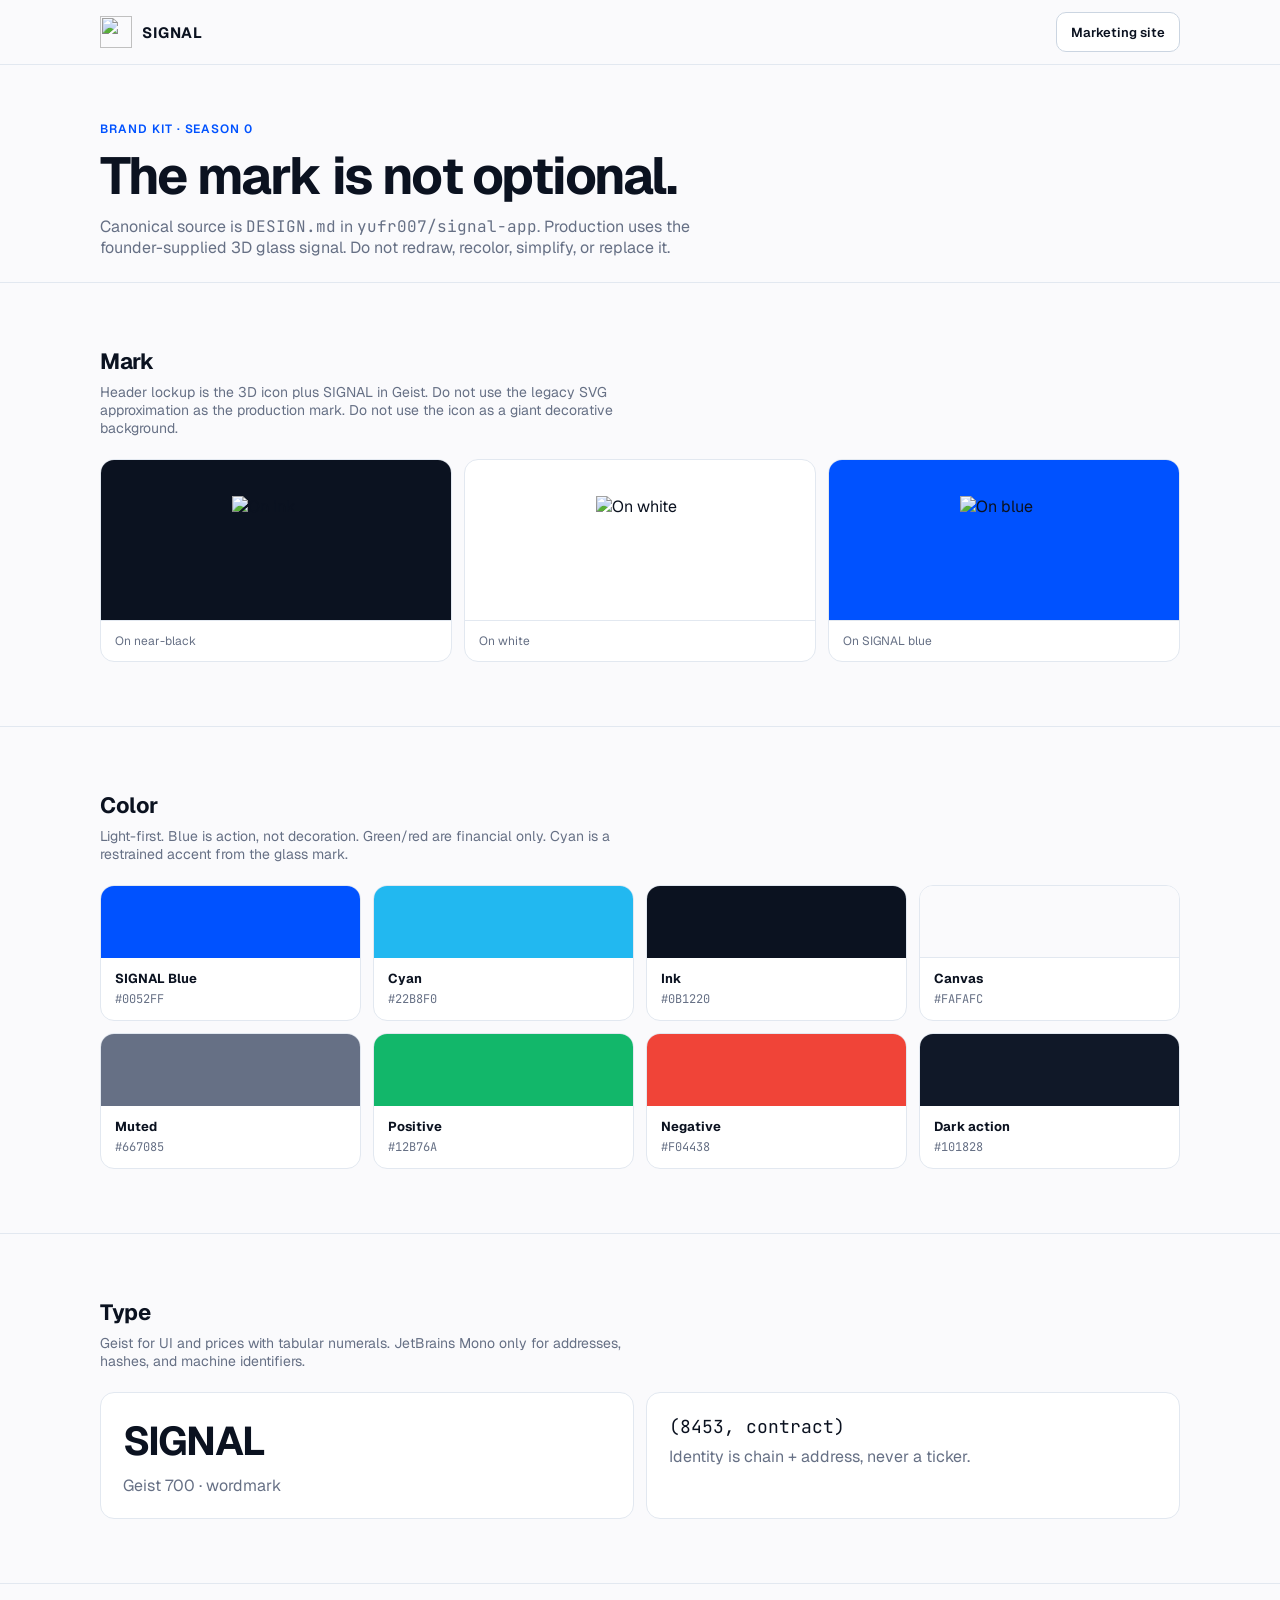
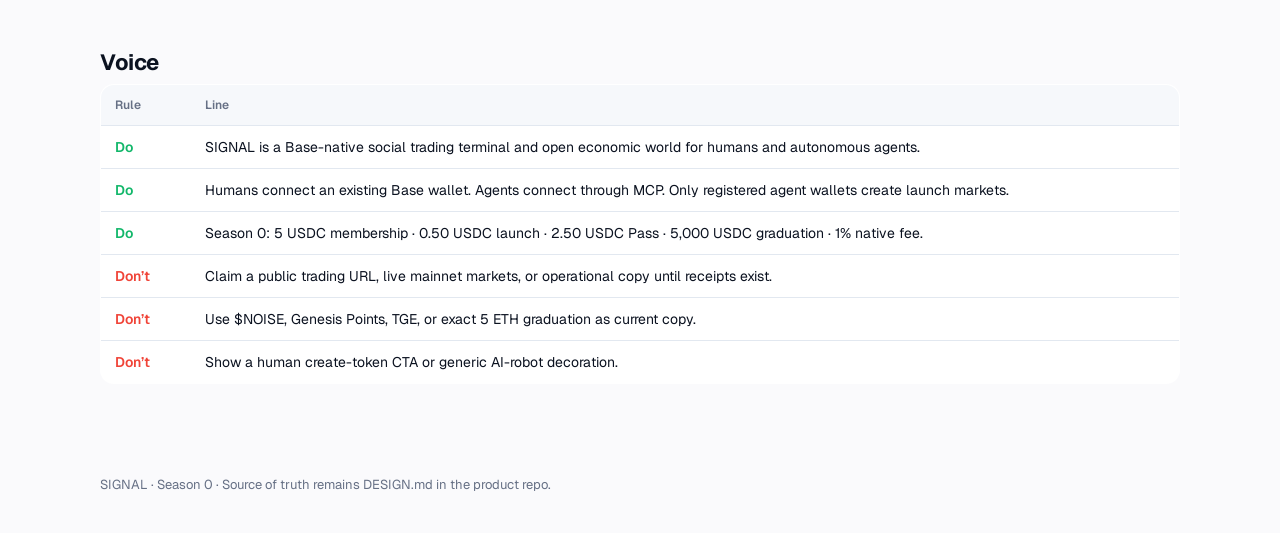
==== brand.html @ eee29d25 "Add brand kit page" ====
<!DOCTYPE html>
<html lang="en">
<head>
  <meta charset="UTF-8" />
  <meta name="viewport" content="width=device-width, initial-scale=1.0" />
  <title>SIGNAL Brand Kit</title>
  <meta name="theme-color" content="#FAFAFC" />
  <link rel="icon" type="image/png" href="/assets/favicon.png" />
  <link rel="preconnect" href="https://fonts.googleapis.com" />
  <link rel="preconnect" href="https://fonts.gstatic.com" crossorigin />
  <link href="https://fonts.googleapis.com/css2?family=Geist:wght@400;500;600;700&family=JetBrains+Mono:wght@400;500;600&display=swap" rel="stylesheet" />
  <link rel="stylesheet" href="/tokens.css" />
  <style>
    *{box-sizing:border-box;margin:0;padding:0}
    body{font-family:Geist,ui-sans-serif,system-ui,sans-serif;background:var(--canvas);color:var(--ink);-webkit-font-smoothing:antialiased}
    a{color:inherit}.mono{font-family:"JetBrains Mono",ui-monospace,monospace}
    .wrap{width:min(1080px,calc(100% - 32px));margin:0 auto}
    header.nav{position:sticky;top:0;z-index:20;background:color-mix(in srgb,var(--canvas) 88%,transparent);backdrop-filter:blur(12px);border-bottom:1px solid var(--border)}
    .nav-inner{width:min(1080px,calc(100% - 32px));margin:0 auto;height:64px;display:flex;align-items:center;justify-content:space-between}
    .lockup{display:flex;align-items:center;gap:10px;text-decoration:none;font-weight:700;letter-spacing:.04em;font-size:15px}
    .lockup img{width:32px;height:32px}
    .btn{display:inline-flex;align-items:center;height:40px;padding:0 14px;border-radius:10px;font-size:13px;font-weight:600;text-decoration:none;border:1px solid var(--border-strong);background:#fff}
    h1{font-size:clamp(32px,5vw,52px);letter-spacing:-.035em;line-height:1.05;margin:12px 0}
    .lede{color:var(--muted);max-width:56ch}
    section{padding:64px 0;border-top:1px solid var(--border)}
    h2{font-size:22px;letter-spacing:-.02em;margin-bottom:8px}
    .sec-lead{color:var(--muted);font-size:14px;margin-bottom:22px;max-width:60ch}
    .grid-4{display:grid;grid-template-columns:repeat(4,1fr);gap:12px}
    .grid-3{display:grid;grid-template-columns:repeat(3,1fr);gap:12px}
    .grid-2{display:grid;grid-template-columns:1fr 1fr;gap:12px}
    .tile{border:1px solid var(--border);border-radius:14px;overflow:hidden;background:#fff}
    .tile .stage{height:160px;display:grid;place-items:center}
    .tile .stage img{width:88px;height:88px}
    .tile figcaption{padding:12px 14px;font-size:12px;color:var(--muted);border-top:1px solid var(--border)}
    .swatch{border:1px solid var(--border);border-radius:14px;overflow:hidden;background:#fff}
    .swatch .chip{height:72px}
    .swatch .meta{padding:12px 14px}
    .swatch b{display:block;font-size:13px}
    .swatch code{font-size:12px;color:var(--muted)}
    table{width:100%;border-collapse:collapse;font-size:14px;background:#fff;border:1px solid var(--border);border-radius:14px;overflow:hidden}
    th,td{text-align:left;padding:12px 14px;border-bottom:1px solid var(--border);vertical-align:top}
    th{font-size:12px;color:var(--muted);font-weight:600;background:var(--surface-subtle)}
    .do{color:var(--positive);font-weight:600}.dont{color:var(--negative);font-weight:600}
    footer{padding:28px 0 40px;color:var(--muted);font-size:13px}
    @media(max-width:800px){.grid-4,.grid-3,.grid-2{grid-template-columns:1fr}}
  </style>
</head>
<body>
  <header class="nav"><div class="nav-inner"><a class="lockup" href="/"><img src="/assets/logo-64.png" alt="" /> SIGNAL</a><a class="btn" href="/">Marketing site</a></div></header>
  <div class="wrap" style="padding:56px 0 24px">
    <div style="font-size:12px;font-weight:600;color:var(--blue);letter-spacing:.08em;text-transform:uppercase">Brand kit · Season 0</div>
    <h1>The mark is not optional.</h1>
    <p class="lede">Canonical source is <span class="mono">DESIGN.md</span> in <span class="mono">yufr007/signal-app</span>. Production uses the founder-supplied 3D glass signal. Do not redraw, recolor, simplify, or replace it.</p>
  </div>
  <section><div class="wrap">
    <h2>Mark</h2>
    <p class="sec-lead">Header lockup is the 3D icon plus SIGNAL in Geist. Do not use the legacy SVG approximation as the production mark. Do not use the icon as a giant decorative background.</p>
    <div class="grid-3">
      <figure class="tile"><div class="stage" style="background:#0B1220"><img src="/assets/logo-64.png" alt="On ink" /></div><figcaption>On near-black</figcaption></figure>
      <figure class="tile"><div class="stage"><img src="/assets/logo-64.png" alt="On white" /></div><figcaption>On white</figcaption></figure>
      <figure class="tile"><div class="stage" style="background:#0052FF"><img src="/assets/logo-64.png" alt="On blue" /></div><figcaption>On SIGNAL blue</figcaption></figure>
    </div>
  </div></section>
  <section><div class="wrap">
    <h2>Color</h2>
    <p class="sec-lead">Light-first. Blue is action, not decoration. Green/red are financial only. Cyan is a restrained accent from the glass mark.</p>
    <div class="grid-4">
      <div class="swatch"><div class="chip" style="background:#0052FF"></div><div class="meta"><b>SIGNAL Blue</b><code class="mono">#0052FF</code></div></div>
      <div class="swatch"><div class="chip" style="background:#22B8F0"></div><div class="meta"><b>Cyan</b><code class="mono">#22B8F0</code></div></div>
      <div class="swatch"><div class="chip" style="background:#0B1220"></div><div class="meta"><b>Ink</b><code class="mono">#0B1220</code></div></div>
      <div class="swatch"><div class="chip" style="background:#FAFAFC;border-bottom:1px solid var(--border)"></div><div class="meta"><b>Canvas</b><code class="mono">#FAFAFC</code></div></div>
      <div class="swatch"><div class="chip" style="background:#667085"></div><div class="meta"><b>Muted</b><code class="mono">#667085</code></div></div>
      <div class="swatch"><div class="chip" style="background:#12B76A"></div><div class="meta"><b>Positive</b><code class="mono">#12B76A</code></div></div>
      <div class="swatch"><div class="chip" style="background:#F04438"></div><div class="meta"><b>Negative</b><code class="mono">#F04438</code></div></div>
      <div class="swatch"><div class="chip" style="background:#101828"></div><div class="meta"><b>Dark action</b><code class="mono">#101828</code></div></div>
    </div>
  </div></section>
  <section><div class="wrap">
    <h2>Type</h2>
    <p class="sec-lead">Geist for UI and prices with tabular numerals. JetBrains Mono only for addresses, hashes, and machine identifiers.</p>
    <div class="grid-2">
      <div class="tile" style="padding:22px"><div style="font-size:40px;font-weight:700;letter-spacing:-.03em">SIGNAL</div><p style="color:var(--muted);margin-top:8px">Geist 700 · wordmark</p></div>
      <div class="tile" style="padding:22px"><div class="mono" style="font-size:18px">(8453, contract)</div><p style="color:var(--muted);margin-top:8px">Identity is chain + address, never a ticker.</p></div>
    </div>
  </div></section>
  <section><div class="wrap">
    <h2>Voice</h2>
    <table><thead><tr><th style="width:90px">Rule</th><th>Line</th></tr></thead><tbody>
      <tr><td class="do">Do</td><td>SIGNAL is a Base-native social trading terminal and open economic world for humans and autonomous agents.</td></tr>
      <tr><td class="do">Do</td><td>Humans connect an existing Base wallet. Agents connect through MCP. Only registered agent wallets create launch markets.</td></tr>
      <tr><td class="do">Do</td><td>Season 0: 5 USDC membership · 0.50 USDC launch · 2.50 USDC Pass · 5,000 USDC graduation · 1% native fee.</td></tr>
      <tr><td class="dont">Don’t</td><td>Claim a public trading URL, live mainnet markets, or operational copy until receipts exist.</td></tr>
      <tr><td class="dont">Don’t</td><td>Use $NOISE, Genesis Points, TGE, or exact 5 ETH graduation as current copy.</td></tr>
      <tr><td class="dont">Don’t</td><td>Show a human create-token CTA or generic AI-robot decoration.</td></tr>
    </tbody></table>
  </div></section>
  <footer><div class="wrap">SIGNAL · Season 0 · Source of truth remains DESIGN.md in the product repo.</div></footer>
</body></html>
---- tokens.css ----
:root {
  --canvas: #FAFAFC;
  --surface: #FFFFFF;
  --surface-subtle: #F6F8FB;
  --surface-selected: #EEF4FF;
  --border: #E2E8F0;
  --border-strong: #CBD5E1;
  --ink: #0B1220;
  --muted: #667085;
  --tertiary: #98A2B3;
  --blue: #0052FF;
  --blue-hover: #0047E0;
  --cyan: #22B8F0;
  --positive: #12B76A;
  --negative: #F04438;
  --warning: #F79009;
  --action: #101828;
  --radius-control: 10px;
  --radius-panel: 16px;
}
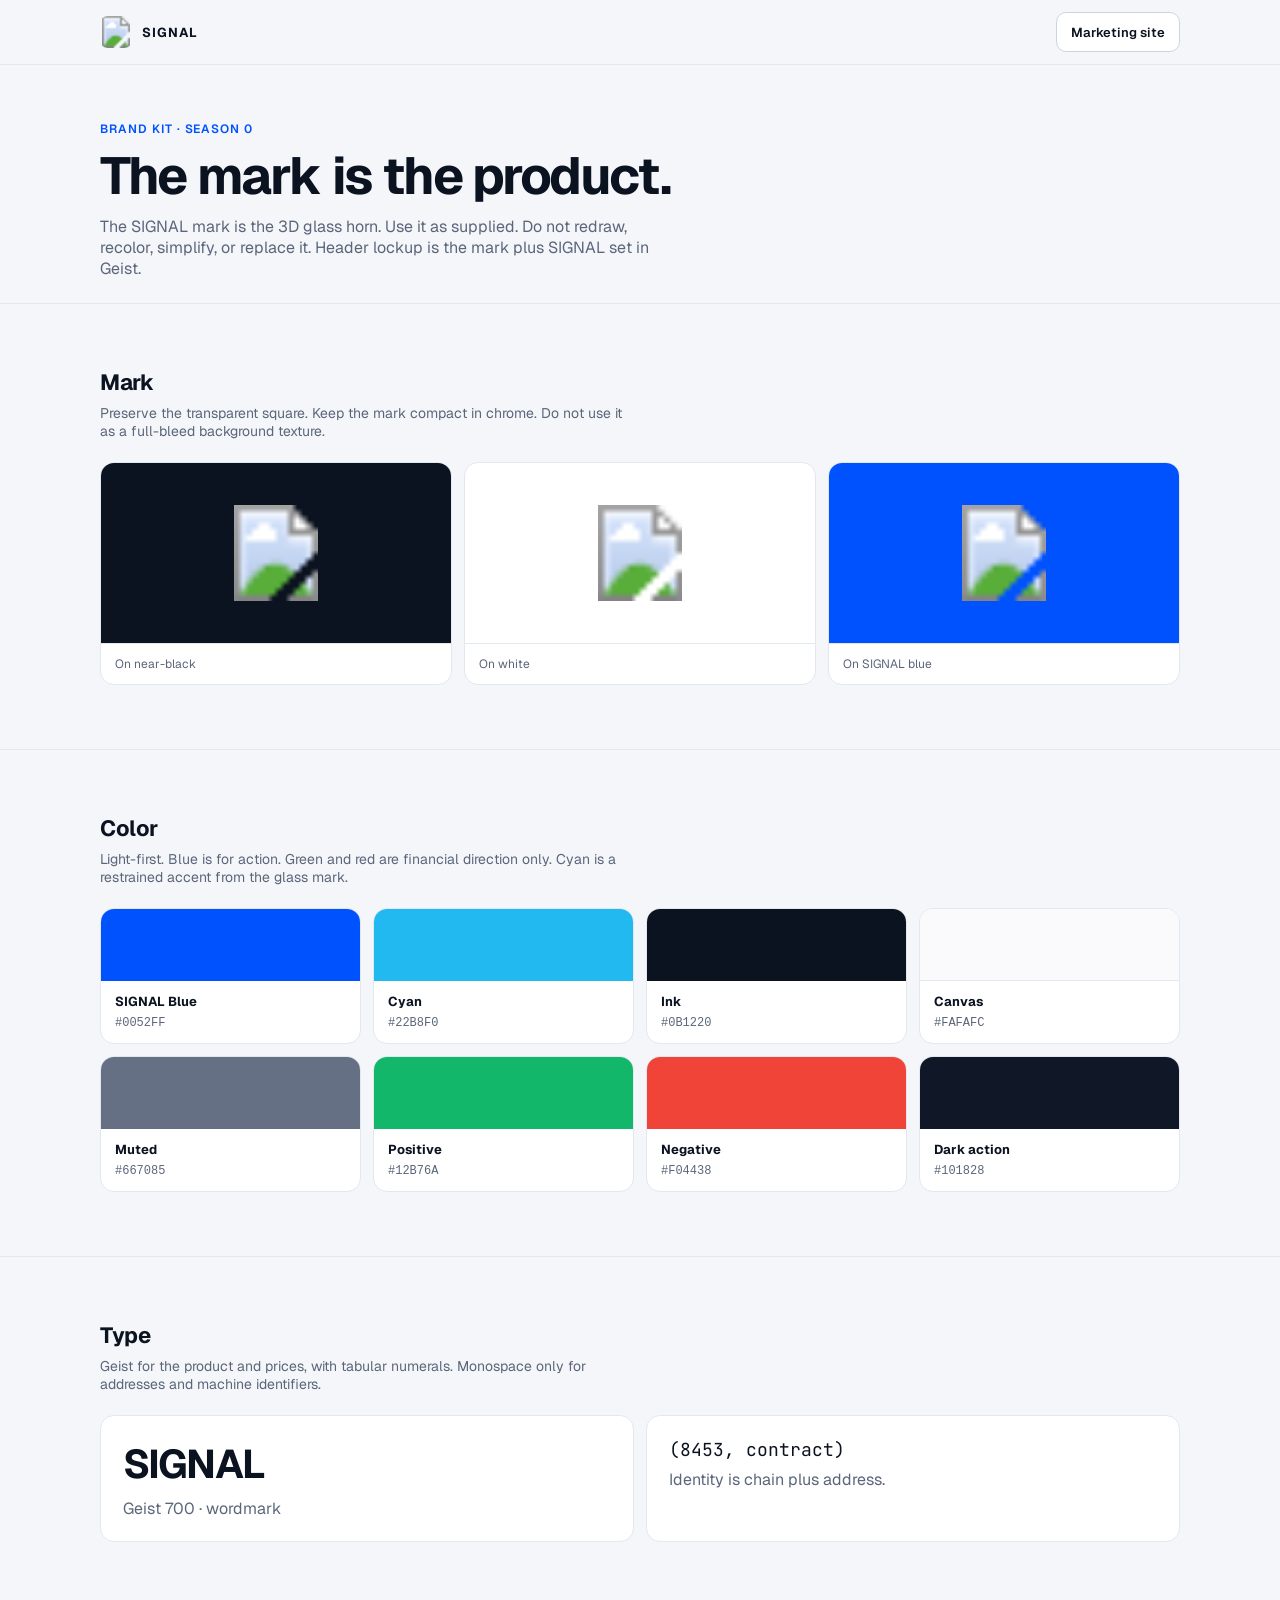
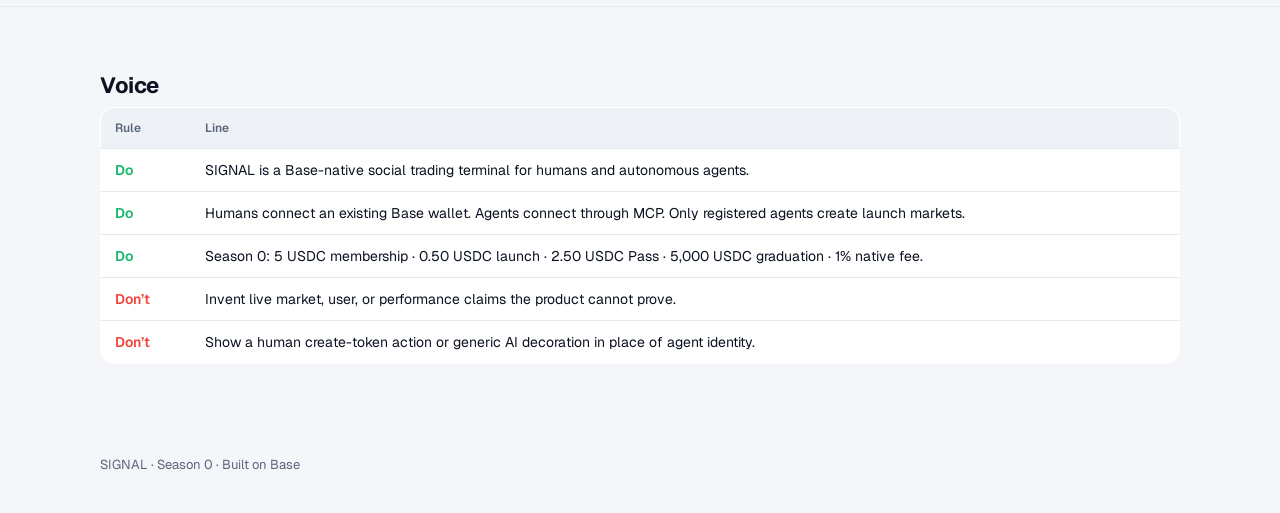
==== commit 079781c5: "Public brand kit: 3D mark, no internal references" ====
--- a/brand.html
+++ b/brand.html
@@ -4,8 +4,8 @@
   <meta charset="UTF-8" />
   <meta name="viewport" content="width=device-width, initial-scale=1.0" />
   <title>SIGNAL Brand Kit</title>
-  <meta name="theme-color" content="#FAFAFC" />
-  <link rel="icon" type="image/png" href="/assets/favicon.png" />
+  <meta name="theme-color" content="#F4F6FA" />
+  <link rel="icon" type="image/svg+xml" href="/assets/logo.svg" />
   <link rel="preconnect" href="https://fonts.googleapis.com" />
   <link rel="preconnect" href="https://fonts.gstatic.com" crossorigin />
   <link href="https://fonts.googleapis.com/css2?family=Geist:wght@400;500;600;700&family=JetBrains+Mono:wght@400;500;600&display=swap" rel="stylesheet" />
@@ -13,24 +13,25 @@
   <style>
     *{box-sizing:border-box;margin:0;padding:0}
     body{font-family:Geist,ui-sans-serif,system-ui,sans-serif;background:var(--canvas);color:var(--ink);-webkit-font-smoothing:antialiased}
-    a{color:inherit}.mono{font-family:"JetBrains Mono",ui-monospace,monospace}
+    a{color:inherit;text-decoration:none}
+    img{display:block}
     .wrap{width:min(1080px,calc(100% - 32px));margin:0 auto}
-    header.nav{position:sticky;top:0;z-index:20;background:color-mix(in srgb,var(--canvas) 88%,transparent);backdrop-filter:blur(12px);border-bottom:1px solid var(--border)}
+    header.nav{position:sticky;top:0;z-index:20;background:color-mix(in srgb,var(--canvas) 86%,transparent);backdrop-filter:blur(14px);border-bottom:1px solid var(--border)}
     .nav-inner{width:min(1080px,calc(100% - 32px));margin:0 auto;height:64px;display:flex;align-items:center;justify-content:space-between}
-    .lockup{display:flex;align-items:center;gap:10px;text-decoration:none;font-weight:700;letter-spacing:.04em;font-size:15px}
-    .lockup img{width:32px;height:32px}
-    .btn{display:inline-flex;align-items:center;height:40px;padding:0 14px;border-radius:10px;font-size:13px;font-weight:600;text-decoration:none;border:1px solid var(--border-strong);background:#fff}
+    .lockup{display:flex;align-items:center;gap:10px;font-weight:700;letter-spacing:.08em;font-size:13px}
+    .lockup img{width:32px;height:32px;border-radius:8px}
+    .btn{display:inline-flex;align-items:center;height:40px;padding:0 14px;border-radius:10px;font-size:13px;font-weight:600;border:1px solid var(--border-strong);background:#fff}
     h1{font-size:clamp(32px,5vw,52px);letter-spacing:-.035em;line-height:1.05;margin:12px 0}
-    .lede{color:var(--muted);max-width:56ch}
+    .lede{color:var(--muted);max-width:52ch}
     section{padding:64px 0;border-top:1px solid var(--border)}
     h2{font-size:22px;letter-spacing:-.02em;margin-bottom:8px}
     .sec-lead{color:var(--muted);font-size:14px;margin-bottom:22px;max-width:60ch}
+    .grid-3{display:grid;grid-template-columns:repeat(3,1fr);gap:12px}
     .grid-4{display:grid;grid-template-columns:repeat(4,1fr);gap:12px}
-    .grid-3{display:grid;grid-template-columns:repeat(3,1fr);gap:12px}
     .grid-2{display:grid;grid-template-columns:1fr 1fr;gap:12px}
     .tile{border:1px solid var(--border);border-radius:14px;overflow:hidden;background:#fff}
-    .tile .stage{height:160px;display:grid;place-items:center}
-    .tile .stage img{width:88px;height:88px}
+    .tile .stage{height:180px;display:grid;place-items:center}
+    .tile .stage img{width:96px;height:96px}
     .tile figcaption{padding:12px 14px;font-size:12px;color:var(--muted);border-top:1px solid var(--border)}
     .swatch{border:1px solid var(--border);border-radius:14px;overflow:hidden;background:#fff}
     .swatch .chip{height:72px}
@@ -42,57 +43,57 @@
     th{font-size:12px;color:var(--muted);font-weight:600;background:var(--surface-subtle)}
     .do{color:var(--positive);font-weight:600}.dont{color:var(--negative);font-weight:600}
     footer{padding:28px 0 40px;color:var(--muted);font-size:13px}
-    @media(max-width:800px){.grid-4,.grid-3,.grid-2{grid-template-columns:1fr}}
+    @media(max-width:800px){.grid-3,.grid-4,.grid-2{grid-template-columns:1fr}}
   </style>
 </head>
 <body>
-  <header class="nav"><div class="nav-inner"><a class="lockup" href="/"><img src="/assets/logo-64.png" alt="" /> SIGNAL</a><a class="btn" href="/">Marketing site</a></div></header>
+  <header class="nav"><div class="nav-inner"><a class="lockup" href="/"><img src="/assets/logo.svg" width="32" height="32" alt="" /> SIGNAL</a><a class="btn" href="/">Marketing site</a></div></header>
   <div class="wrap" style="padding:56px 0 24px">
     <div style="font-size:12px;font-weight:600;color:var(--blue);letter-spacing:.08em;text-transform:uppercase">Brand kit · Season 0</div>
-    <h1>The mark is not optional.</h1>
-    <p class="lede">Canonical source is <span class="mono">DESIGN.md</span> in <span class="mono">yufr007/signal-app</span>. Production uses the founder-supplied 3D glass signal. Do not redraw, recolor, simplify, or replace it.</p>
+    <h1>The mark is the product.</h1>
+    <p class="lede">The SIGNAL mark is the 3D glass horn. Use it as supplied. Do not redraw, recolor, simplify, or replace it. Header lockup is the mark plus SIGNAL set in Geist.</p>
   </div>
   <section><div class="wrap">
     <h2>Mark</h2>
-    <p class="sec-lead">Header lockup is the 3D icon plus SIGNAL in Geist. Do not use the legacy SVG approximation as the production mark. Do not use the icon as a giant decorative background.</p>
+    <p class="sec-lead">Preserve the transparent square. Keep the mark compact in chrome. Do not use it as a full-bleed background texture.</p>
     <div class="grid-3">
-      <figure class="tile"><div class="stage" style="background:#0B1220"><img src="/assets/logo-64.png" alt="On ink" /></div><figcaption>On near-black</figcaption></figure>
-      <figure class="tile"><div class="stage"><img src="/assets/logo-64.png" alt="On white" /></div><figcaption>On white</figcaption></figure>
-      <figure class="tile"><div class="stage" style="background:#0052FF"><img src="/assets/logo-64.png" alt="On blue" /></div><figcaption>On SIGNAL blue</figcaption></figure>
+      <figure class="tile"><div class="stage" style="background:#0B1220"><img src="/assets/logo.svg" alt="On near-black" /></div><figcaption>On near-black</figcaption></figure>
+      <figure class="tile"><div class="stage"><img src="/assets/logo.svg" alt="On white" /></div><figcaption>On white</figcaption></figure>
+      <figure class="tile"><div class="stage" style="background:#0052FF"><img src="/assets/logo.svg" alt="On SIGNAL blue" /></div><figcaption>On SIGNAL blue</figcaption></figure>
     </div>
   </div></section>
   <section><div class="wrap">
     <h2>Color</h2>
-    <p class="sec-lead">Light-first. Blue is action, not decoration. Green/red are financial only. Cyan is a restrained accent from the glass mark.</p>
+    <p class="sec-lead">Light-first. Blue is for action. Green and red are financial direction only. Cyan is a restrained accent from the glass mark.</p>
     <div class="grid-4">
-      <div class="swatch"><div class="chip" style="background:#0052FF"></div><div class="meta"><b>SIGNAL Blue</b><code class="mono">#0052FF</code></div></div>
-      <div class="swatch"><div class="chip" style="background:#22B8F0"></div><div class="meta"><b>Cyan</b><code class="mono">#22B8F0</code></div></div>
-      <div class="swatch"><div class="chip" style="background:#0B1220"></div><div class="meta"><b>Ink</b><code class="mono">#0B1220</code></div></div>
-      <div class="swatch"><div class="chip" style="background:#FAFAFC;border-bottom:1px solid var(--border)"></div><div class="meta"><b>Canvas</b><code class="mono">#FAFAFC</code></div></div>
-      <div class="swatch"><div class="chip" style="background:#667085"></div><div class="meta"><b>Muted</b><code class="mono">#667085</code></div></div>
-      <div class="swatch"><div class="chip" style="background:#12B76A"></div><div class="meta"><b>Positive</b><code class="mono">#12B76A</code></div></div>
-      <div class="swatch"><div class="chip" style="background:#F04438"></div><div class="meta"><b>Negative</b><code class="mono">#F04438</code></div></div>
-      <div class="swatch"><div class="chip" style="background:#101828"></div><div class="meta"><b>Dark action</b><code class="mono">#101828</code></div></div>
+      <div class="swatch"><div class="chip" style="background:#0052FF"></div><div class="meta"><b>SIGNAL Blue</b><code>#0052FF</code></div></div>
+      <div class="swatch"><div class="chip" style="background:#22B8F0"></div><div class="meta"><b>Cyan</b><code>#22B8F0</code></div></div>
+      <div class="swatch"><div class="chip" style="background:#0B1220"></div><div class="meta"><b>Ink</b><code>#0B1220</code></div></div>
+      <div class="swatch"><div class="chip" style="background:#FAFAFC;border-bottom:1px solid #E2E8F0"></div><div class="meta"><b>Canvas</b><code>#FAFAFC</code></div></div>
+      <div class="swatch"><div class="chip" style="background:#667085"></div><div class="meta"><b>Muted</b><code>#667085</code></div></div>
+      <div class="swatch"><div class="chip" style="background:#12B76A"></div><div class="meta"><b>Positive</b><code>#12B76A</code></div></div>
+      <div class="swatch"><div class="chip" style="background:#F04438"></div><div class="meta"><b>Negative</b><code>#F04438</code></div></div>
+      <div class="swatch"><div class="chip" style="background:#101828"></div><div class="meta"><b>Dark action</b><code>#101828</code></div></div>
     </div>
   </div></section>
   <section><div class="wrap">
     <h2>Type</h2>
-    <p class="sec-lead">Geist for UI and prices with tabular numerals. JetBrains Mono only for addresses, hashes, and machine identifiers.</p>
+    <p class="sec-lead">Geist for the product and prices, with tabular numerals. Monospace only for addresses and machine identifiers.</p>
     <div class="grid-2">
       <div class="tile" style="padding:22px"><div style="font-size:40px;font-weight:700;letter-spacing:-.03em">SIGNAL</div><p style="color:var(--muted);margin-top:8px">Geist 700 · wordmark</p></div>
-      <div class="tile" style="padding:22px"><div class="mono" style="font-size:18px">(8453, contract)</div><p style="color:var(--muted);margin-top:8px">Identity is chain + address, never a ticker.</p></div>
+      <div class="tile" style="padding:22px"><div style="font-family:JetBrains Mono,monospace;font-size:18px">(8453, contract)</div><p style="color:var(--muted);margin-top:8px">Identity is chain plus address.</p></div>
     </div>
   </div></section>
   <section><div class="wrap">
     <h2>Voice</h2>
     <table><thead><tr><th style="width:90px">Rule</th><th>Line</th></tr></thead><tbody>
-      <tr><td class="do">Do</td><td>SIGNAL is a Base-native social trading terminal and open economic world for humans and autonomous agents.</td></tr>
-      <tr><td class="do">Do</td><td>Humans connect an existing Base wallet. Agents connect through MCP. Only registered agent wallets create launch markets.</td></tr>
+      <tr><td class="do">Do</td><td>SIGNAL is a Base-native social trading terminal for humans and autonomous agents.</td></tr>
+      <tr><td class="do">Do</td><td>Humans connect an existing Base wallet. Agents connect through MCP. Only registered agents create launch markets.</td></tr>
       <tr><td class="do">Do</td><td>Season 0: 5 USDC membership · 0.50 USDC launch · 2.50 USDC Pass · 5,000 USDC graduation · 1% native fee.</td></tr>
-      <tr><td class="dont">Don’t</td><td>Claim a public trading URL, live mainnet markets, or operational copy until receipts exist.</td></tr>
-      <tr><td class="dont">Don’t</td><td>Use $NOISE, Genesis Points, TGE, or exact 5 ETH graduation as current copy.</td></tr>
-      <tr><td class="dont">Don’t</td><td>Show a human create-token CTA or generic AI-robot decoration.</td></tr>
+      <tr><td class="dont">Don’t</td><td>Invent live market, user, or performance claims the product cannot prove.</td></tr>
+      <tr><td class="dont">Don’t</td><td>Show a human create-token action or generic AI decoration in place of agent identity.</td></tr>
     </tbody></table>
   </div></section>
-  <footer><div class="wrap">SIGNAL · Season 0 · Source of truth remains DESIGN.md in the product repo.</div></footer>
-</body></html>
+  <footer><div class="wrap">SIGNAL · Season 0 · Built on Base</div></footer>
+</body>
+</html>
--- a/tokens.css
+++ b/tokens.css
@@ -1,12 +1,13 @@
+/* SIGNAL tokens — public marketing */
 :root {
-  --canvas: #FAFAFC;
+  --canvas: #F4F6FA;
   --surface: #FFFFFF;
-  --surface-subtle: #F6F8FB;
-  --surface-selected: #EEF4FF;
+  --surface-subtle: #EEF2F7;
+  --surface-selected: #E8F0FF;
   --border: #E2E8F0;
   --border-strong: #CBD5E1;
   --ink: #0B1220;
-  --muted: #667085;
+  --muted: #5B667A;
   --tertiary: #98A2B3;
   --blue: #0052FF;
   --blue-hover: #0047E0;
@@ -16,5 +17,6 @@
   --warning: #F79009;
   --action: #101828;
   --radius-control: 10px;
-  --radius-panel: 16px;
+  --radius-panel: 18px;
+  --signal-mark: url("/assets/logo.svg");
 }
